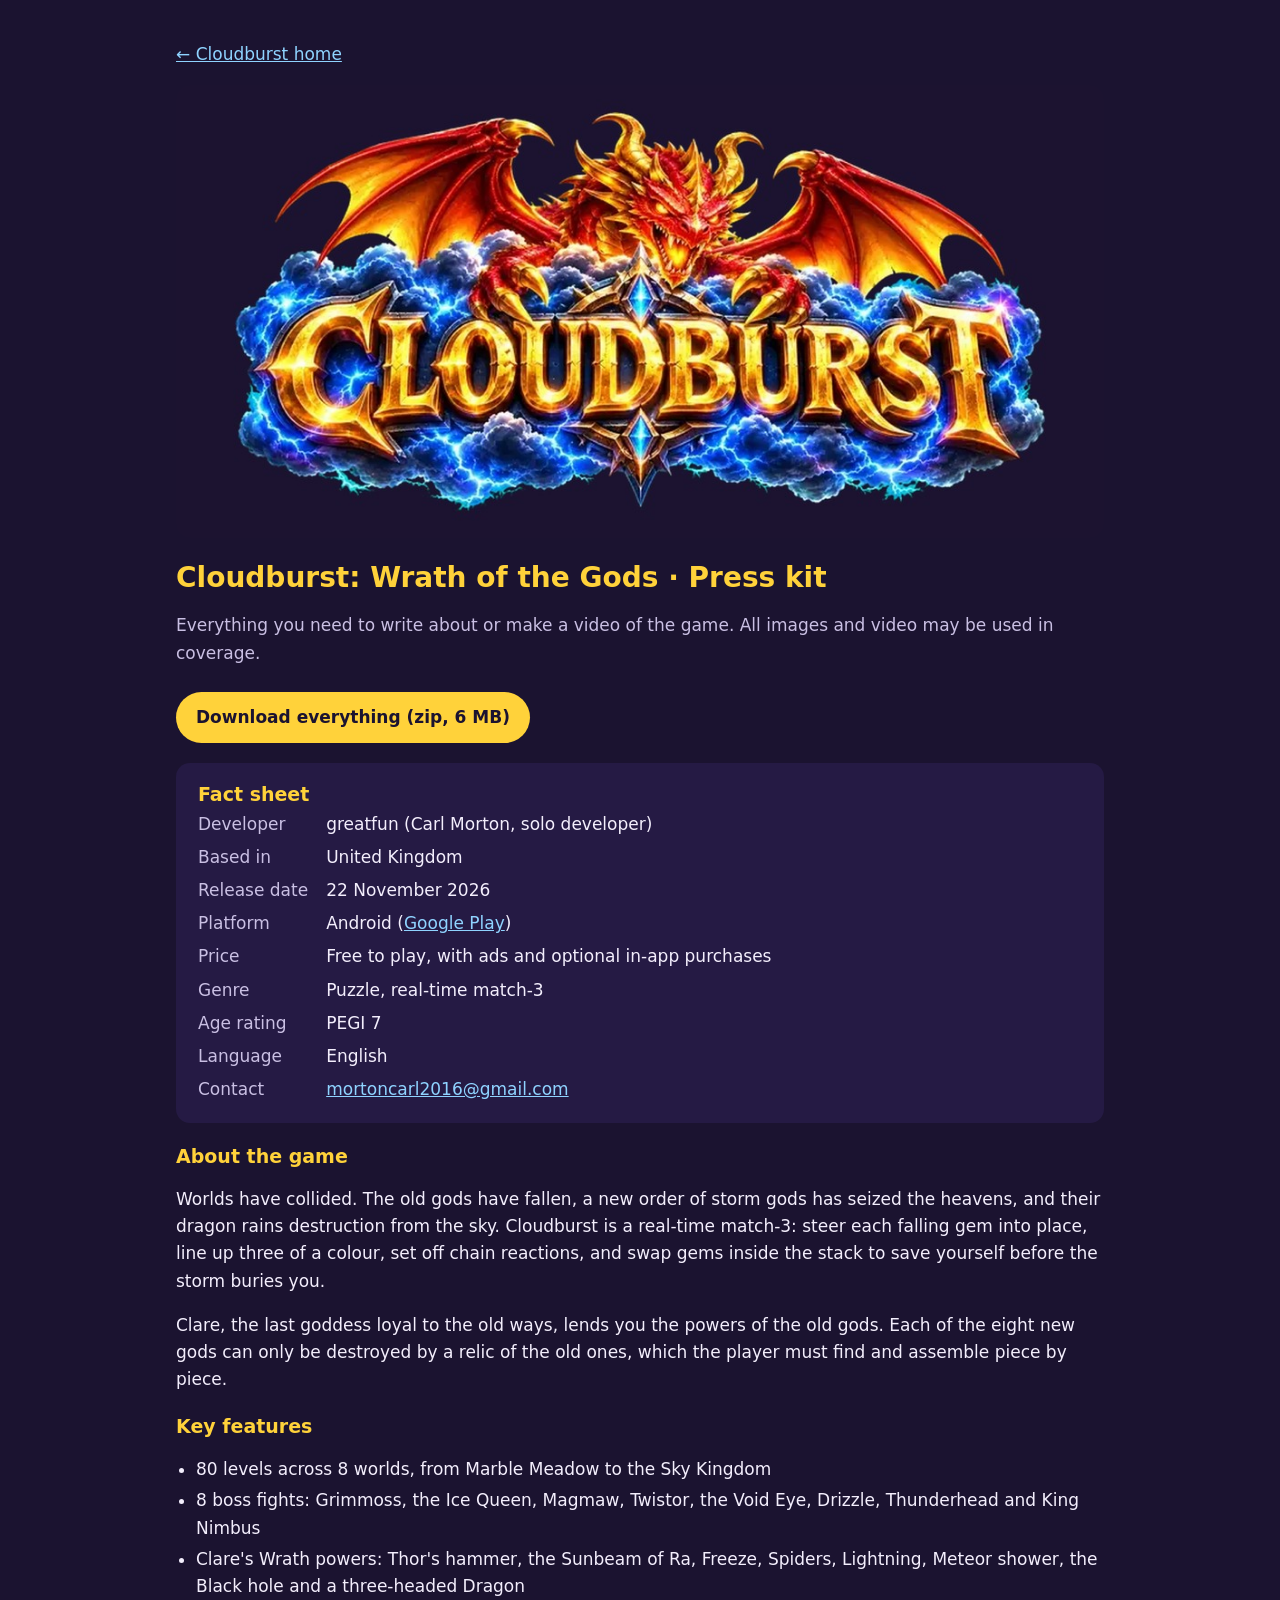
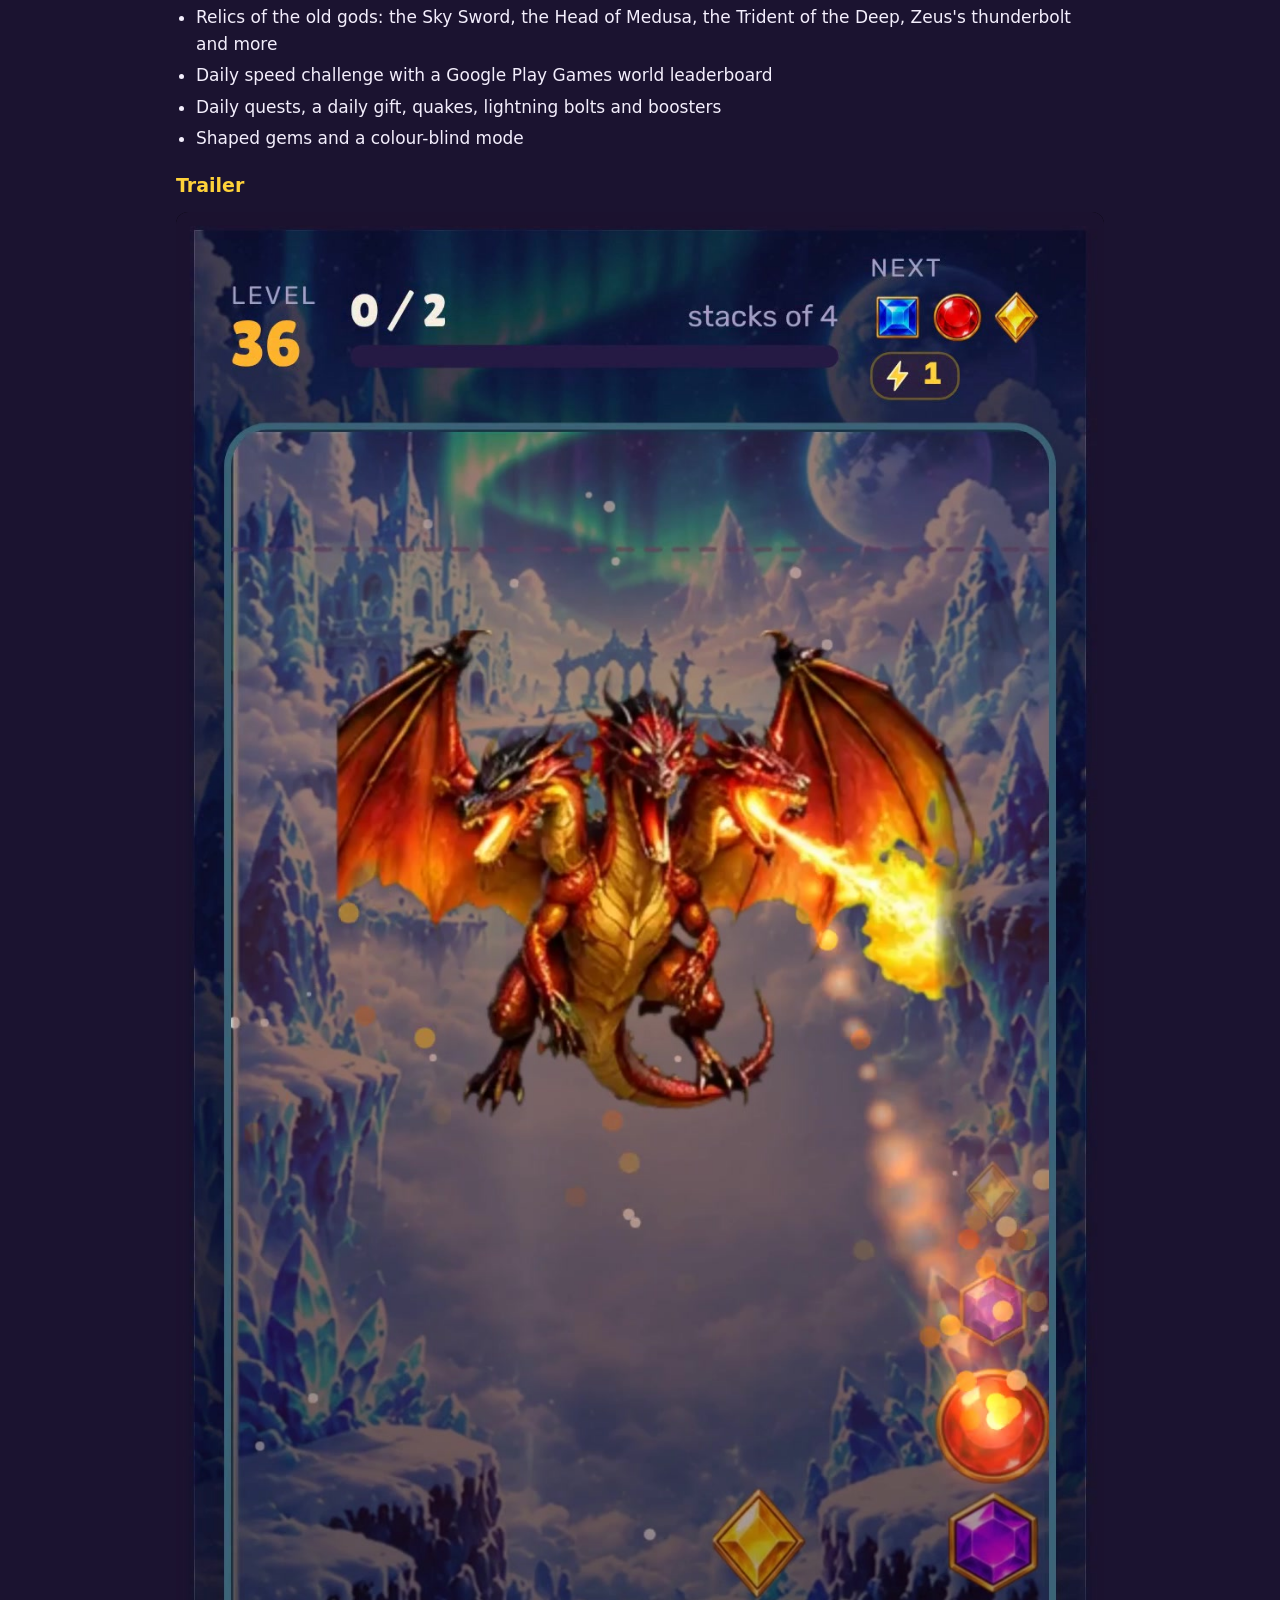
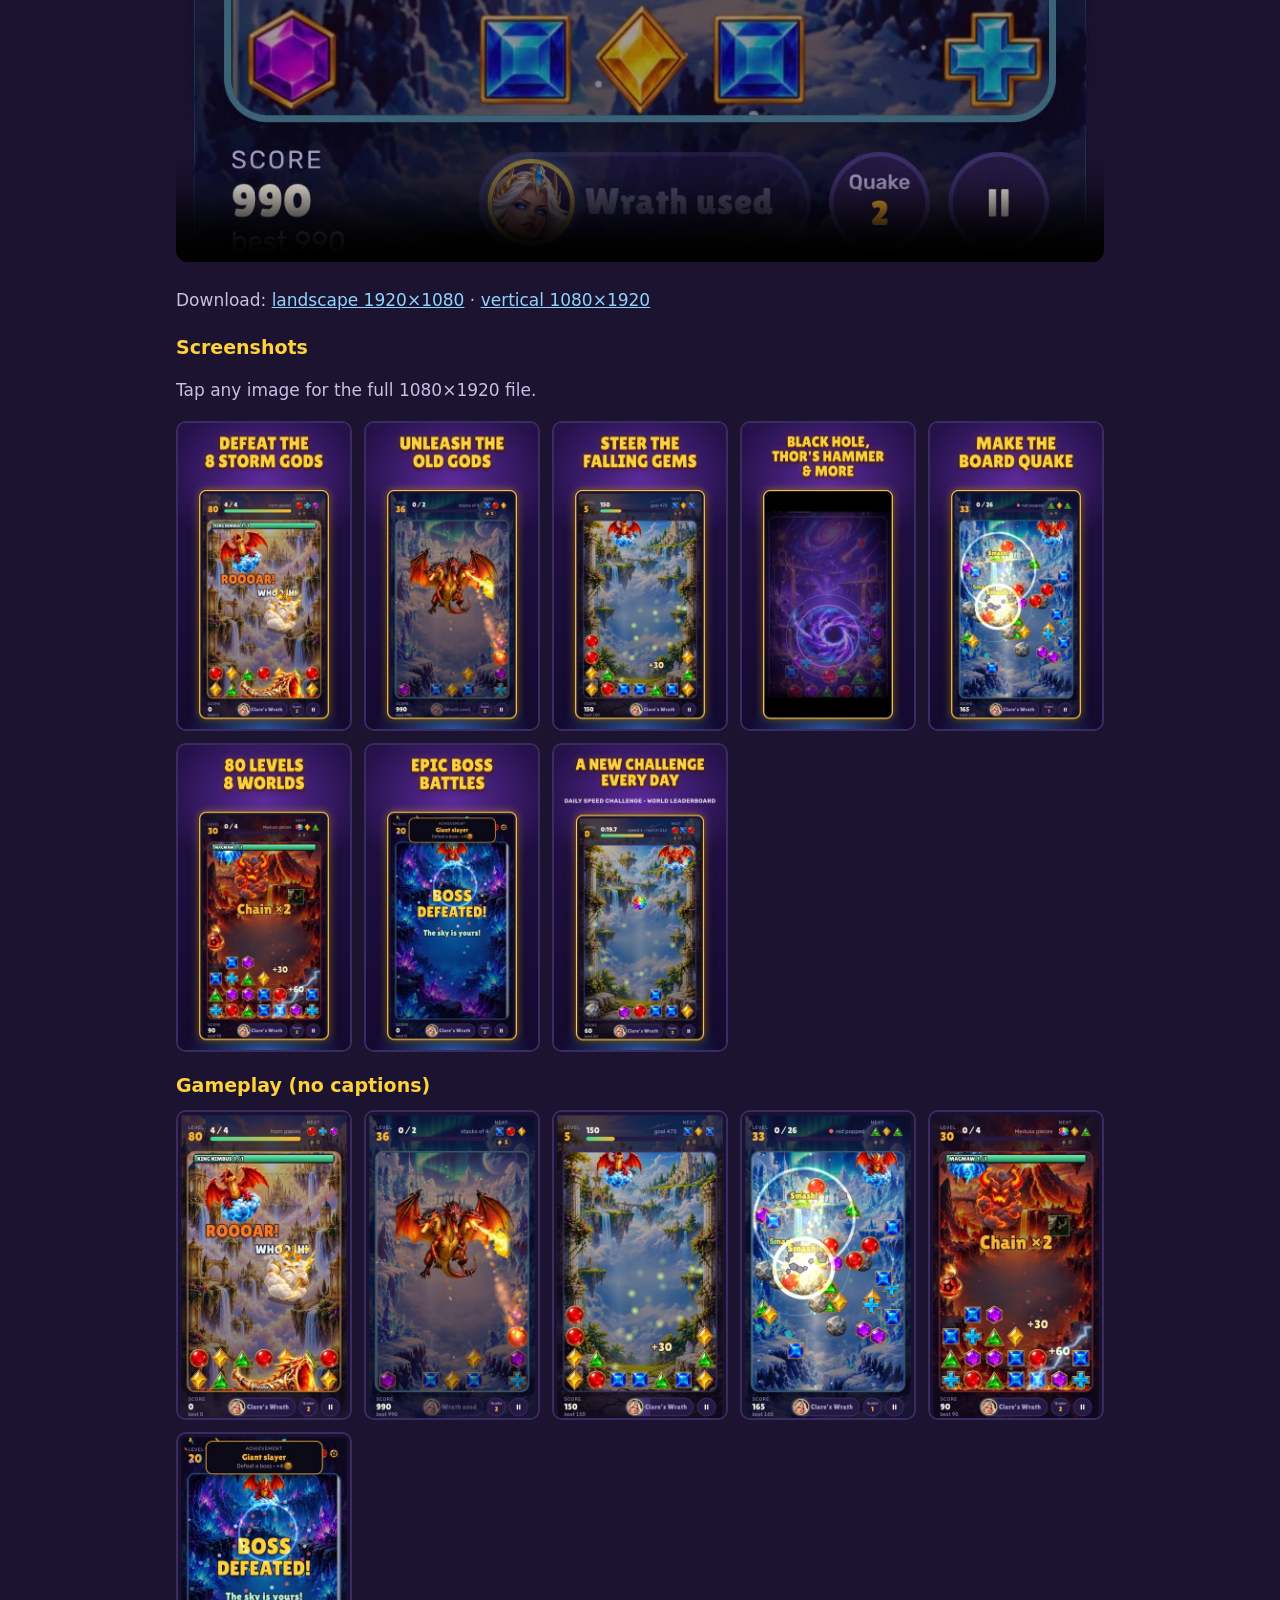
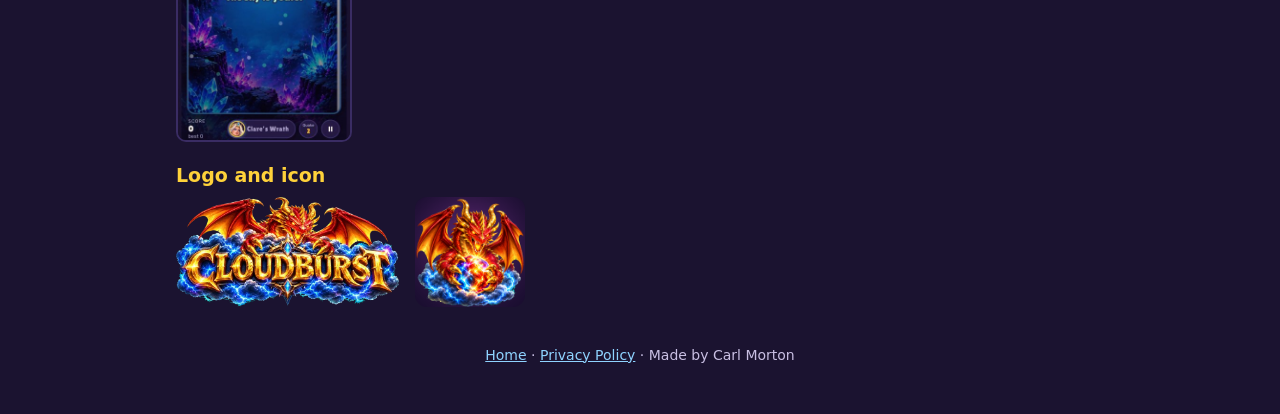
==== press/index.html @ 345d8330 "Add press kit: trailer, screenshots, logo and fact sheet Co-Authored-By: Claude Opus 5.5 <noreply@an" ====
<!doctype html><html lang="en-GB"><head><meta charset="utf-8"><meta name="viewport" content="width=device-width,initial-scale=1">
<title>Press kit · Cloudburst: Wrath of the Gods</title>
<meta name="description" content="Press kit for Cloudburst: Wrath of the Gods: fact sheet, description, trailer, screenshots and logos.">
<link rel="icon" href="../icon.png"><link rel="stylesheet" href="../style.css">
<style>
main{max-width:960px}
.facts{display:grid;grid-template-columns:max-content 1fr;gap:6px 18px;margin:0}
.facts dt{color:var(--dim)}.facts dd{margin:0}
.grid{display:grid;grid-template-columns:repeat(auto-fill,minmax(150px,1fr));gap:12px;margin-top:12px}
.grid a{display:block;border-radius:10px;overflow:hidden;border:2px solid #3a2c63}.grid img{display:block;width:100%;height:auto}
video{width:100%;border-radius:12px;background:#000;margin-top:10px}
ul{padding-left:20px}li{margin:4px 0}
.logos{display:flex;flex-wrap:wrap;gap:16px;align-items:center;margin-top:10px}.logos img{height:110px;border-radius:12px}
</style></head><body><main>
<p><a href="../">← Cloudburst home</a></p>
<img class="banner" src="cloudburst-banner.jpg" alt="Cloudburst: Wrath of the Gods banner">
<h1>Cloudburst: Wrath of the Gods · Press kit</h1>
<p class="dim">Everything you need to write about or make a video of the game. All images and video may be used in coverage.</p>
<a class="btn" href="cloudburst-press-kit.zip">Download everything (zip, 6 MB)</a>

<div class="card"><h2 style="margin-top:0">Fact sheet</h2>
<dl class="facts">
<dt>Developer</dt><dd>greatfun (Carl Morton, solo developer)</dd>
<dt>Based in</dt><dd>United Kingdom</dd>
<dt>Release date</dt><dd>22 November 2026</dd>
<dt>Platform</dt><dd>Android (<a href="https://play.google.com/store/apps/details?id=com.carlmorton.cloudburst">Google Play</a>)</dd>
<dt>Price</dt><dd>Free to play, with ads and optional in-app purchases</dd>
<dt>Genre</dt><dd>Puzzle, real-time match-3</dd>
<dt>Age rating</dt><dd>PEGI 7</dd>
<dt>Language</dt><dd>English</dd>
<dt>Contact</dt><dd><a href="mailto:mortoncarl2016@gmail.com">mortoncarl2016@gmail.com</a></dd>
</dl></div>

<h2>About the game</h2>
<p>Worlds have collided. The old gods have fallen, a new order of storm gods has seized the heavens, and their dragon rains destruction from the sky. Cloudburst is a real-time match-3: steer each falling gem into place, line up three of a colour, set off chain reactions, and swap gems inside the stack to save yourself before the storm buries you.</p>
<p>Clare, the last goddess loyal to the old ways, lends you the powers of the old gods. Each of the eight new gods can only be destroyed by a relic of the old ones, which the player must find and assemble piece by piece.</p>

<h2>Key features</h2>
<ul>
<li>80 levels across 8 worlds, from Marble Meadow to the Sky Kingdom</li>
<li>8 boss fights: Grimmoss, the Ice Queen, Magmaw, Twistor, the Void Eye, Drizzle, Thunderhead and King Nimbus</li>
<li>Clare's Wrath powers: Thor's hammer, the Sunbeam of Ra, Freeze, Spiders, Lightning, Meteor shower, the Black hole and a three-headed Dragon</li>
<li>Relics of the old gods: the Sky Sword, the Head of Medusa, the Trident of the Deep, Zeus's thunderbolt and more</li>
<li>Daily speed challenge with a Google Play Games world leaderboard</li>
<li>Daily quests, a daily gift, quakes, lightning bolts and boosters</li>
<li>Shaped gems and a colour-blind mode</li>
</ul>

<h2>Trailer</h2>
<video controls preload="metadata" poster="raw/gameplay-2.jpg" src="cloudburst-trailer.mp4"></video>
<p class="dim">Download: <a href="cloudburst-trailer.mp4">landscape 1920×1080</a> · <a href="cloudburst-trailer-vertical.mp4">vertical 1080×1920</a></p>

<h2>Screenshots</h2>
<p class="dim">Tap any image for the full 1080×1920 file.</p>
<div class="grid">
<a href="screens/01-defeat-the-storm-gods.jpg"><img loading="lazy" src="screens/01-defeat-the-storm-gods-thumb.jpg" alt="Defeat the 8 storm gods"></a>
<a href="screens/02-unleash-the-old-gods.jpg"><img loading="lazy" src="screens/02-unleash-the-old-gods-thumb.jpg" alt="Unleash the old gods: the dragon power"></a>
<a href="screens/03-steer-the-falling-gems.jpg"><img loading="lazy" src="screens/03-steer-the-falling-gems-thumb.jpg" alt="Steer the falling gems"></a>
<a href="screens/04-godly-powers.jpg"><img loading="lazy" src="screens/04-godly-powers-thumb.jpg" alt="Black hole power"></a>
<a href="screens/05-quake.jpg"><img loading="lazy" src="screens/05-quake-thumb.jpg" alt="Quake shaking the board"></a>
<a href="screens/06-80-levels.jpg"><img loading="lazy" src="screens/06-80-levels-thumb.jpg" alt="The lava world and Magmaw"></a>
<a href="screens/07-boss-battles.jpg"><img loading="lazy" src="screens/07-boss-battles-thumb.jpg" alt="Boss defeated"></a>
<a href="screens/08-daily-challenge.jpg"><img loading="lazy" src="screens/08-daily-challenge-thumb.jpg" alt="Daily speed challenge"></a>
</div>
<h2>Gameplay (no captions)</h2>
<div class="grid">
<a href="raw/gameplay-1.jpg"><img loading="lazy" src="raw/gameplay-1-thumb.jpg" alt="King Nimbus boss fight"></a>
<a href="raw/gameplay-2.jpg"><img loading="lazy" src="raw/gameplay-2-thumb.jpg" alt="Dragon power"></a>
<a href="raw/gameplay-3.jpg"><img loading="lazy" src="raw/gameplay-3-thumb.jpg" alt="Gameplay in Marble Meadow"></a>
<a href="raw/gameplay-4.jpg"><img loading="lazy" src="raw/gameplay-4-thumb.jpg" alt="Quake"></a>
<a href="raw/gameplay-5.jpg"><img loading="lazy" src="raw/gameplay-5-thumb.jpg" alt="Magmaw boss fight"></a>
<a href="raw/gameplay-6.jpg"><img loading="lazy" src="raw/gameplay-6-thumb.jpg" alt="Ice Queen defeated"></a>
</div>

<h2>Logo and icon</h2>
<div class="logos"><a href="cloudburst-logo.png"><img src="cloudburst-logo.png" alt="Cloudburst logo"></a><a href="cloudburst-icon.png"><img src="cloudburst-icon.png" alt="Cloudburst app icon"></a></div>

<footer><a href="../">Home</a> · <a href="../privacy-policy/">Privacy Policy</a> · Made by Carl Morton</footer>
</main></body></html>
---- style.css ----
:root{--bg:#1b1330;--card:#251a44;--ink:#f3eefc;--dim:#c9bfe3;--gold:#ffd23a;--link:#8fd3ff}
*{box-sizing:border-box}body{margin:0;background:var(--bg);color:var(--ink);font:17px/1.6 system-ui,-apple-system,"Segoe UI",Roboto,sans-serif}
main{max-width:760px;margin:0 auto;padding:24px 16px 48px}a{color:var(--link)}
.banner{width:100%;height:auto;border-radius:14px;display:block}
.card{background:var(--card);border-radius:14px;padding:20px 22px;margin-top:20px}
h1,h2{color:var(--gold);line-height:1.25}h1{font-size:28px;margin:22px 0 6px}h2{font-size:19px;margin:22px 0 4px}
.dim{color:var(--dim)}.btn{display:inline-block;background:var(--gold);color:#1b1330;font-weight:700;padding:12px 20px;border-radius:999px;text-decoration:none;margin-top:8px}
footer{margin-top:28px;color:var(--dim);font-size:14px;text-align:center}
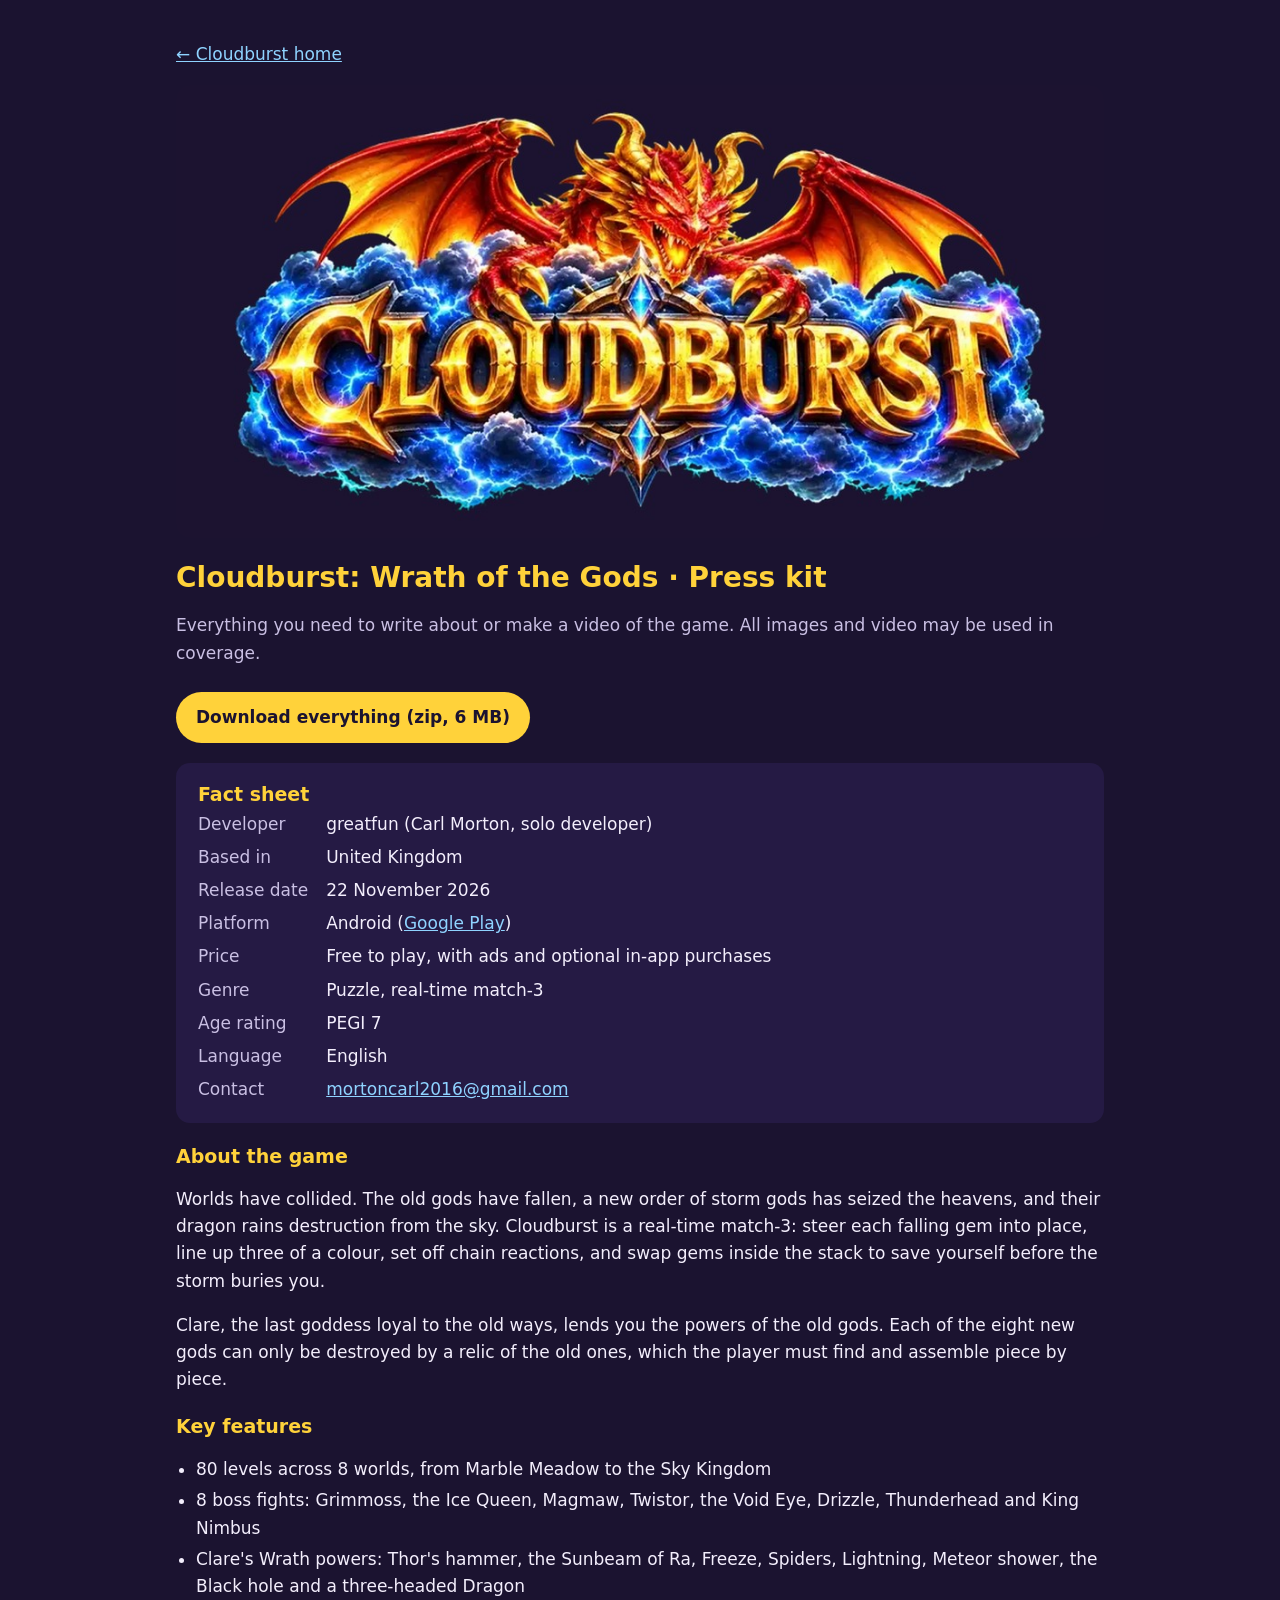
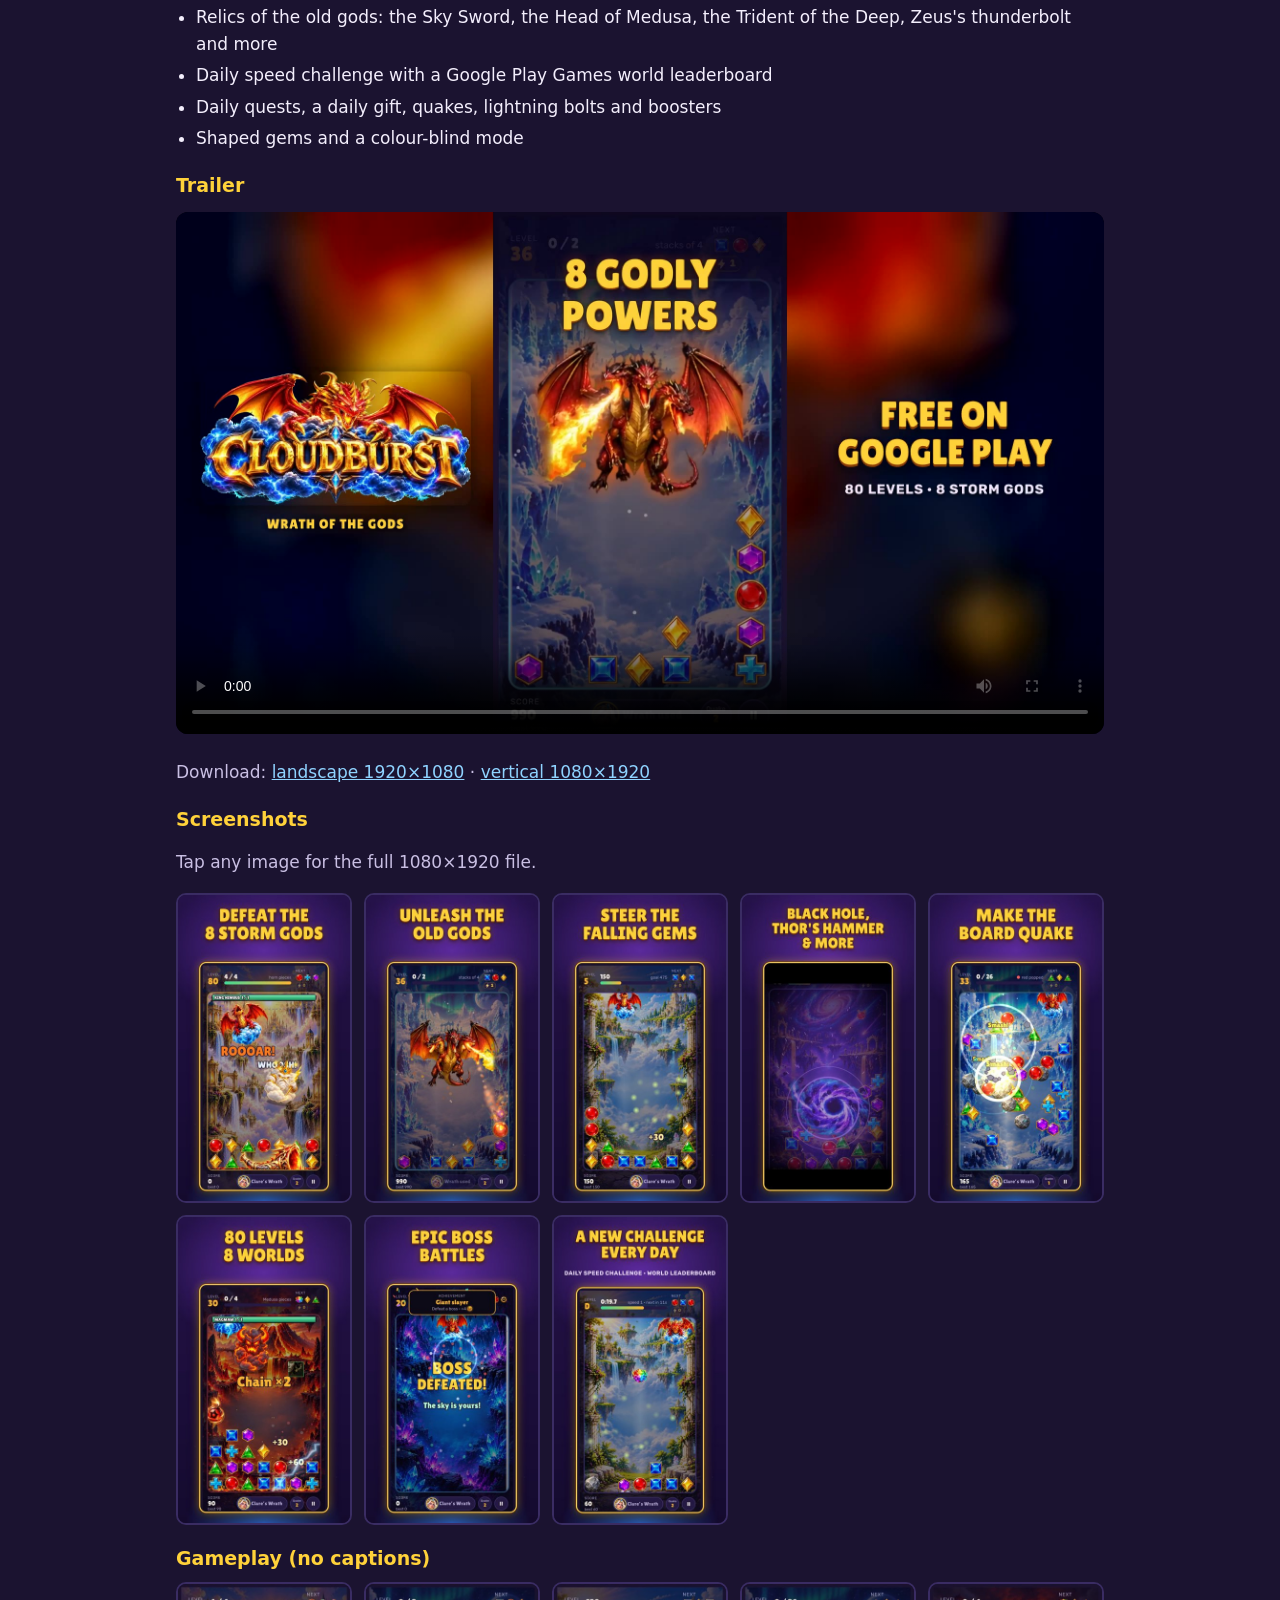
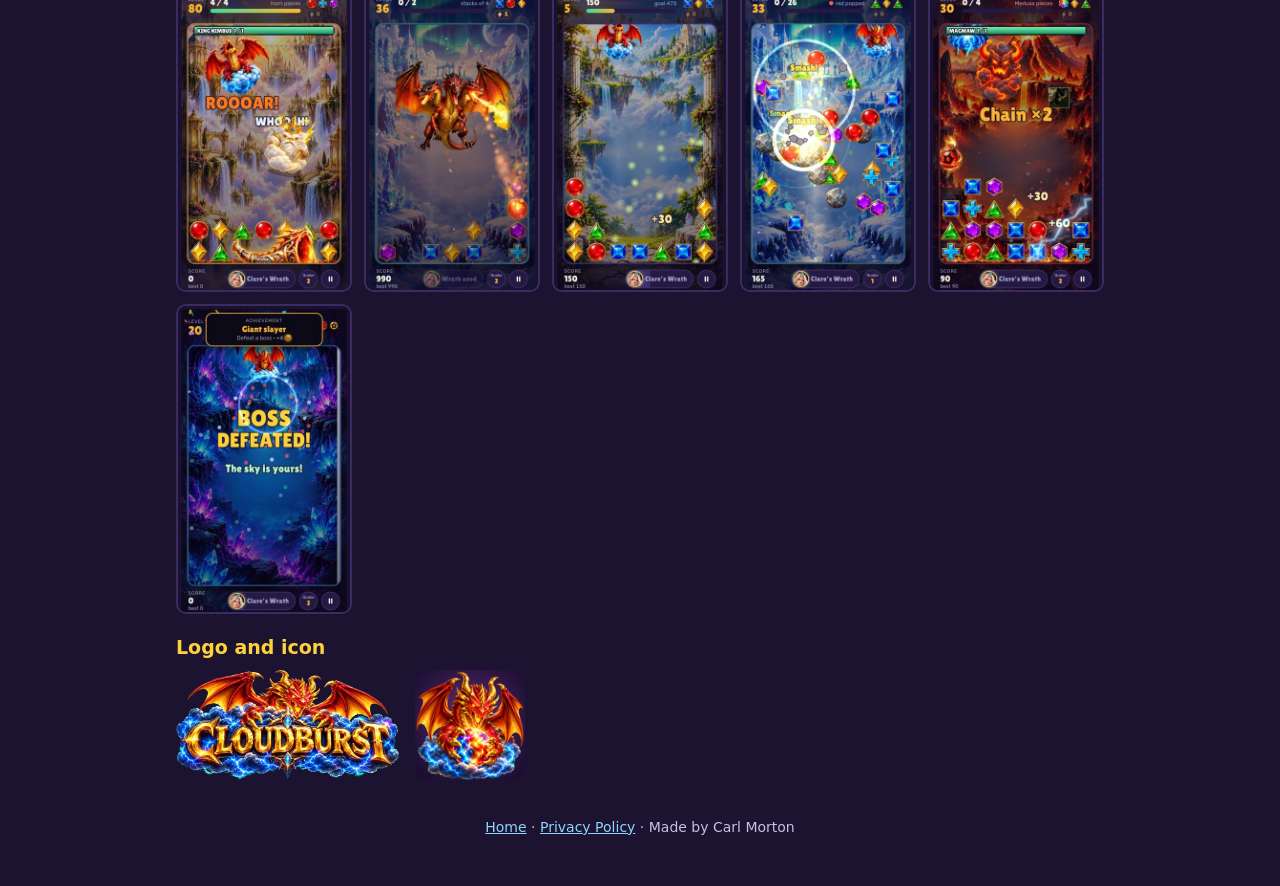
==== commit 35b4fdd5: "Press kit: landscape trailer poster Co-Authored-By: Claude Opus 5.5 <noreply@anthropic.com> Claude-S" ====
--- a/press/index.html
+++ b/press/index.html
@@ -47,7 +47,7 @@
 </ul>
 
 <h2>Trailer</h2>
-<video controls preload="metadata" poster="raw/gameplay-2.jpg" src="cloudburst-trailer.mp4"></video>
+<video controls preload="metadata" poster="trailer-poster.jpg" src="cloudburst-trailer.mp4"></video>
 <p class="dim">Download: <a href="cloudburst-trailer.mp4">landscape 1920×1080</a> · <a href="cloudburst-trailer-vertical.mp4">vertical 1080×1920</a></p>
 
 <h2>Screenshots</h2>
